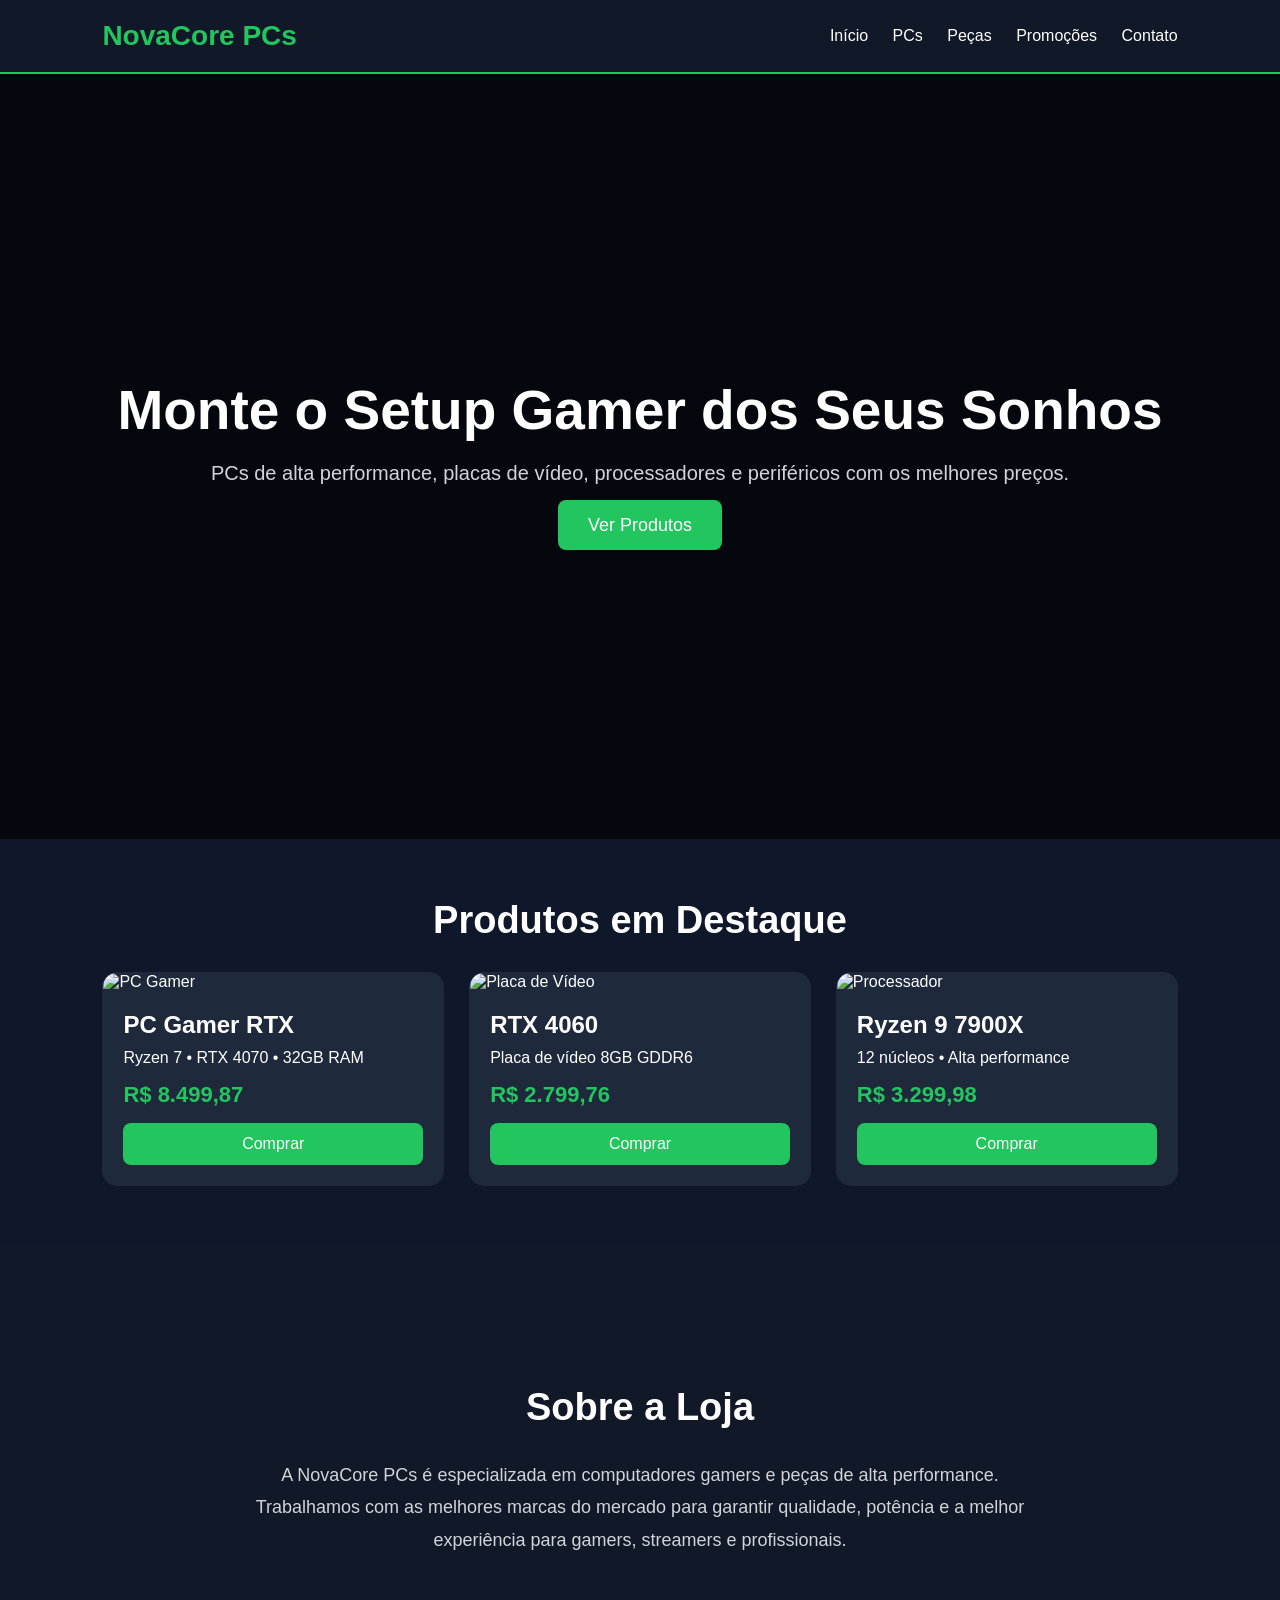
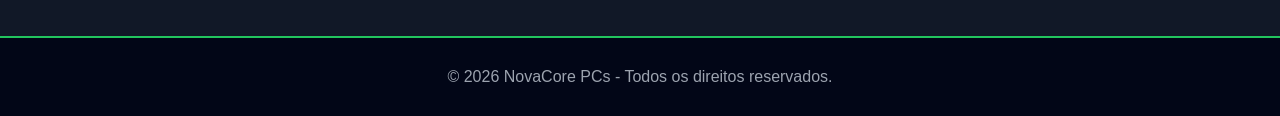
==== index.html @ d58b507a "Initial commit" ====
<!DOCTYPE html>
<html lang="pt-BR">
<head>
  <meta charset="UTF-8" />
  <meta name="viewport" content="width=device-width, initial-scale=1.0"/>
  <title>NovaCore PCs</title>

  <style>
    *{
      margin:0;
      padding:0;
      box-sizing:border-box;
      font-family:Arial, Helvetica, sans-serif;
    }

    body{
      background:#0f172a;
      color:white;
    }

    header{
      background:#111827;
      padding:20px 8%;
      display:flex;
      justify-content:space-between;
      align-items:center;
      border-bottom:2px solid #22c55e;
    }

    .logo{
      font-size:28px;
      font-weight:bold;
      color:#22c55e;
    }

    nav a{
      color:white;
      text-decoration:none;
      margin-left:20px;
      transition:0.3s;
    }

    nav a:hover{
      color:#22c55e;
    }

    .hero{
      height:85vh;
      display:flex;
      align-items:center;
      justify-content:center;
      text-align:center;
      padding:20px;
      background:linear-gradient(rgba(0,0,0,0.7), rgba(0,0,0,0.7)),
      url('https://images.unsplash.com/photo-1587202372775-e229f172b9d7?q=80&w=1600&auto=format&fit=crop') center/cover;
    }

    .hero-content h1{
      font-size:55px;
      margin-bottom:20px;
    }

    .hero-content p{
      font-size:20px;
      margin-bottom:30px;
      color:#d1d5db;
    }

    .btn{
      background:#22c55e;
      color:white;
      padding:15px 30px;
      border:none;
      border-radius:8px;
      font-size:18px;
      cursor:pointer;
      transition:0.3s;
      text-decoration:none;
    }

    .btn:hover{
      background:#16a34a;
      transform:scale(1.05);
    }

    .section-title{
      text-align:center;
      font-size:38px;
      margin:60px 0 30px;
    }

    .products{
      display:grid;
      grid-template-columns:repeat(auto-fit, minmax(250px,1fr));
      gap:25px;
      padding:0 8% 60px;
    }

    .card{
      background:#1e293b;
      border-radius:15px;
      overflow:hidden;
      transition:0.3s;
      border:1px solid transparent;
    }

    .card:hover{
      transform:translateY(-8px);
      border:1px solid #22c55e;
    }

    .card img{
      width:100%;
      height:220px;
      object-fit:cover;
    }

    .card-content{
      padding:20px;
    }

    .card-content h3{
      margin-bottom:10px;
      font-size:24px;
    }

    .price{
      color:#22c55e;
      font-size:22px;
      font-weight:bold;
      margin:15px 0;
    }

    .card-content button{
      width:100%;
      padding:12px;
      background:#22c55e;
      border:none;
      border-radius:8px;
      color:white;
      font-size:16px;
      cursor:pointer;
      transition:0.3s;
    }

    .card-content button:hover{
      background:#16a34a;
    }

    .about{
      padding:80px 8%;
      text-align:center;
      background:#111827;
    }

    .about p{
      max-width:800px;
      margin:auto;
      color:#d1d5db;
      line-height:1.8;
      font-size:18px;
    }

    footer{
      background:#020617;
      padding:30px;
      text-align:center;
      color:#9ca3af;
      border-top:2px solid #22c55e;
    }

    @media(max-width:768px){

      .hero-content h1{
        font-size:38px;
      }

      nav{
        display:none;
      }
    }
  </style>
</head>
<body>

  <header>
    <div class="logo">NovaCore PCs</div>

    <nav>
      <a href="#">Início</a>
      <a href="pcs.html">PCs</a>
      <a href="peças.html">Peças</a>
      <a href="#">Promoções</a>
      <a href="contato.html">Contato</a>
    </nav>
  </header>

  <section class="hero">
    <div class="hero-content">
      <h1>Monte o Setup Gamer dos Seus Sonhos</h1>
      <p>PCs de alta performance, placas de vídeo, processadores e periféricos com os melhores preços.</p>
      <a href="pcs.html" class="btn">Ver Produtos</a>
    </div>
  </section>

  <h2 class="section-title">Produtos em Destaque</h2>

  <section class="products">

    <div class="card">
      <img src="https://images.unsplash.com/photo-1593640408182-31c70c8268f5?q=80&w=1200&auto=format&fit=crop" alt="PC Gamer">
      <div class="card-content">
        <h3>PC Gamer RTX</h3>
        <p>Ryzen 7 • RTX 4070 • 32GB RAM</p>
        <div class="price">R$ 8.499,87</div>
        <button>Comprar</button>
      </div>
    </div>

    <div class="card">
      <img src="https://images.unsplash.com/photo-1587202372616-b43abea06c2a?q=80&w=1200&auto=format&fit=crop" alt="Placa de Vídeo">
      <div class="card-content">
        <h3>RTX 4060</h3>
        <p>Placa de vídeo 8GB GDDR6</p>
        <div class="price">R$ 2.799,76</div>
        <button>Comprar</button>
      </div>
    </div>

    <div class="card">
      <img src="https://images.unsplash.com/photo-1518770660439-4636190af475?q=80&w=1200&auto=format&fit=crop" alt="Processador">
      <div class="card-content">
        <h3>Ryzen 9 7900X</h3>
        <p>12 núcleos • Alta performance</p>
        <div class="price">R$ 3.299,98</div>
        <button>Comprar</button>
      </div>
    </div>

  </section>

  <section class="about">
    <h2 class="section-title">Sobre a Loja</h2>
    <p>
      A NovaCore PCs é especializada em computadores gamers e peças de alta performance.
      Trabalhamos com as melhores marcas do mercado para garantir qualidade, potência e
      a melhor experiência para gamers, streamers e profissionais.
    </p>
  </section>

  <footer>
    <p>© 2026 NovaCore PCs - Todos os direitos reservados.</p>
  </footer>

</body>
</html>
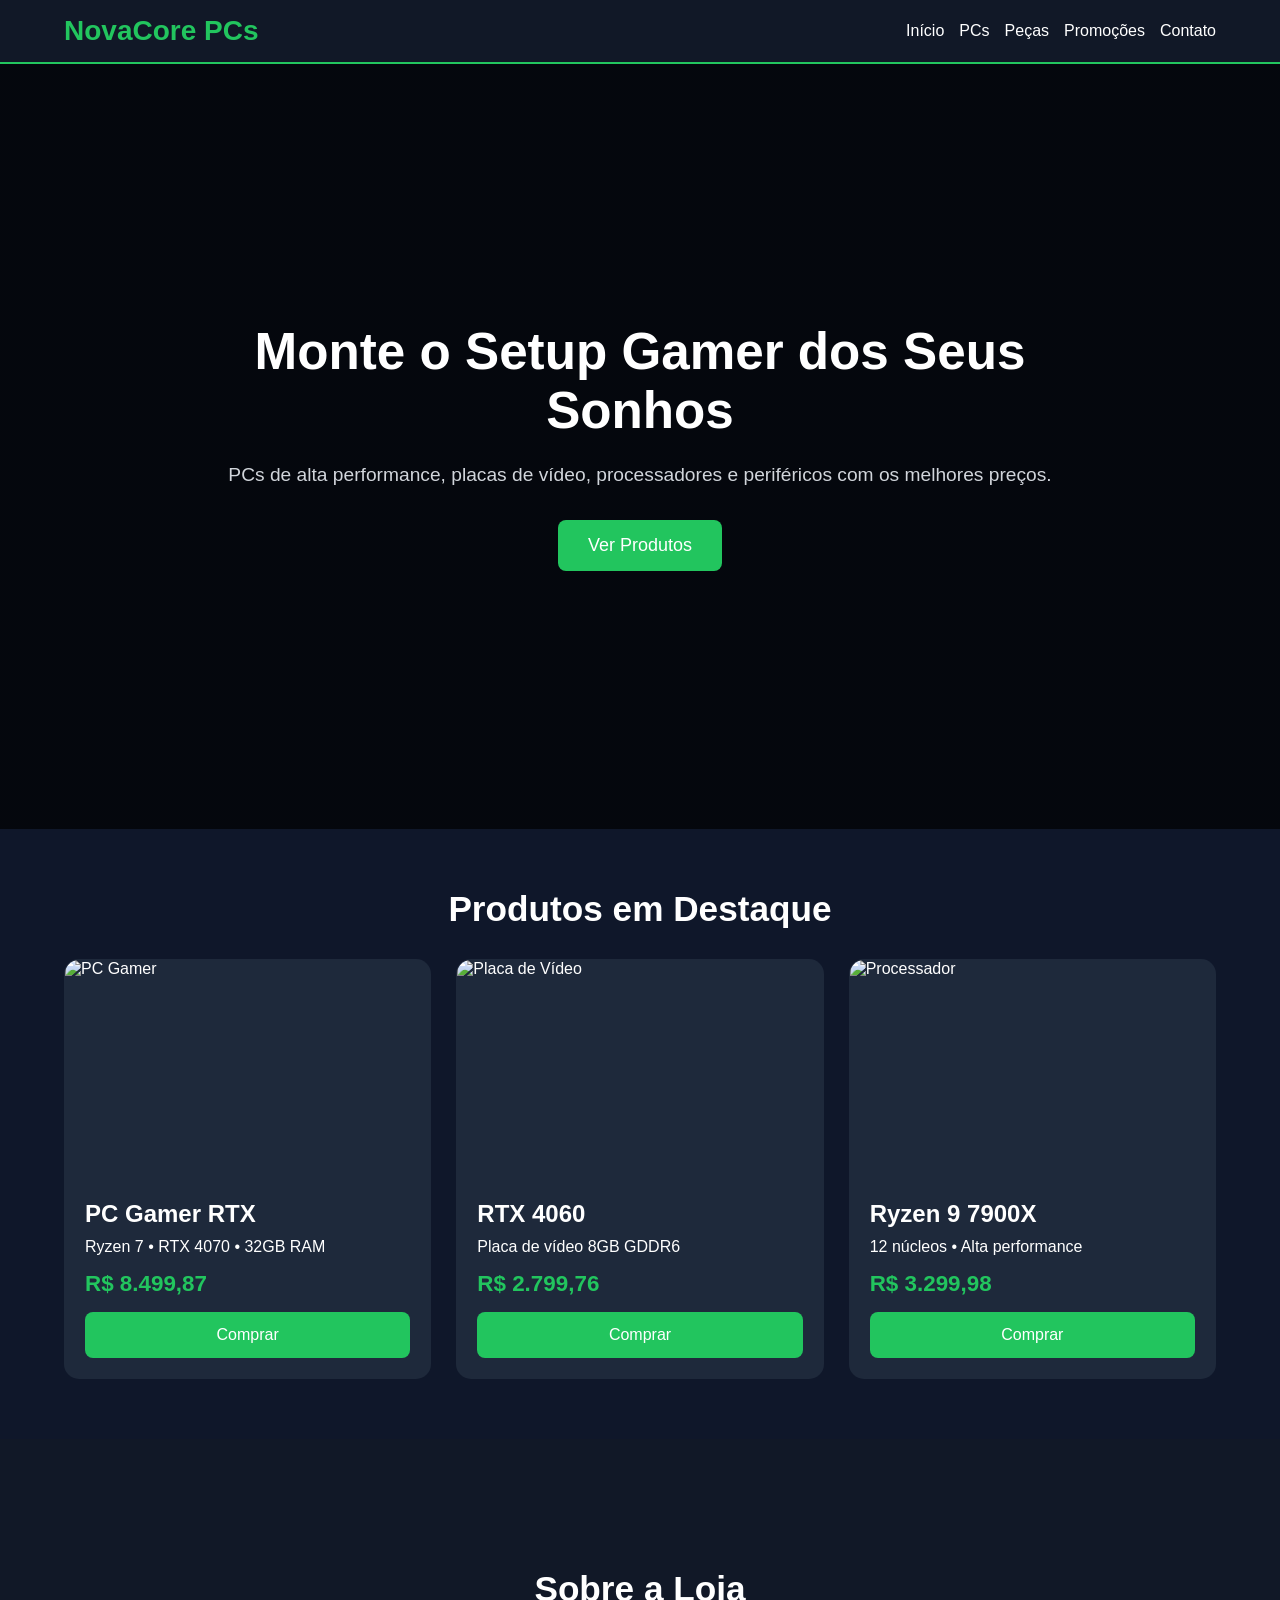
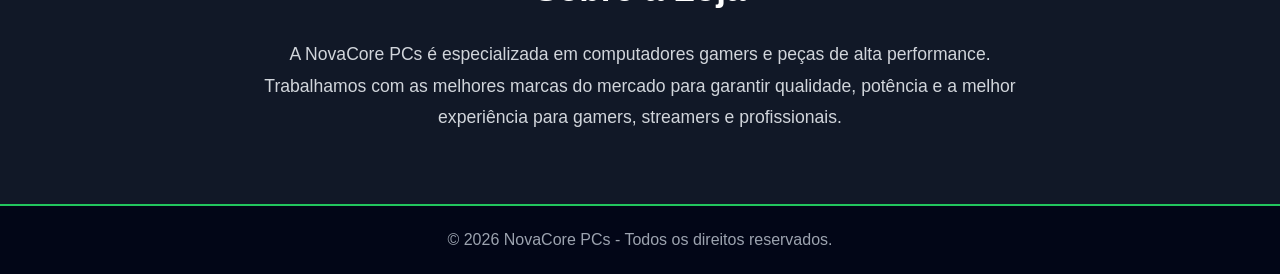
==== commit b650d9bd: "Responsividade adicionada" ====
--- a/index.html
+++ b/index.html
@@ -1,188 +1,12 @@
 <!DOCTYPE html>
-<html lang="pt-BR">
+<html lang="en">
 <head>
-  <meta charset="UTF-8" />
-  <meta name="viewport" content="width=device-width, initial-scale=1.0"/>
-  <title>NovaCore PCs</title>
-
-  <style>
-    *{
-      margin:0;
-      padding:0;
-      box-sizing:border-box;
-      font-family:Arial, Helvetica, sans-serif;
-    }
-
-    body{
-      background:#0f172a;
-      color:white;
-    }
-
-    header{
-      background:#111827;
-      padding:20px 8%;
-      display:flex;
-      justify-content:space-between;
-      align-items:center;
-      border-bottom:2px solid #22c55e;
-    }
-
-    .logo{
-      font-size:28px;
-      font-weight:bold;
-      color:#22c55e;
-    }
-
-    nav a{
-      color:white;
-      text-decoration:none;
-      margin-left:20px;
-      transition:0.3s;
-    }
-
-    nav a:hover{
-      color:#22c55e;
-    }
-
-    .hero{
-      height:85vh;
-      display:flex;
-      align-items:center;
-      justify-content:center;
-      text-align:center;
-      padding:20px;
-      background:linear-gradient(rgba(0,0,0,0.7), rgba(0,0,0,0.7)),
-      url('https://images.unsplash.com/photo-1587202372775-e229f172b9d7?q=80&w=1600&auto=format&fit=crop') center/cover;
-    }
-
-    .hero-content h1{
-      font-size:55px;
-      margin-bottom:20px;
-    }
-
-    .hero-content p{
-      font-size:20px;
-      margin-bottom:30px;
-      color:#d1d5db;
-    }
-
-    .btn{
-      background:#22c55e;
-      color:white;
-      padding:15px 30px;
-      border:none;
-      border-radius:8px;
-      font-size:18px;
-      cursor:pointer;
-      transition:0.3s;
-      text-decoration:none;
-    }
-
-    .btn:hover{
-      background:#16a34a;
-      transform:scale(1.05);
-    }
-
-    .section-title{
-      text-align:center;
-      font-size:38px;
-      margin:60px 0 30px;
-    }
-
-    .products{
-      display:grid;
-      grid-template-columns:repeat(auto-fit, minmax(250px,1fr));
-      gap:25px;
-      padding:0 8% 60px;
-    }
-
-    .card{
-      background:#1e293b;
-      border-radius:15px;
-      overflow:hidden;
-      transition:0.3s;
-      border:1px solid transparent;
-    }
-
-    .card:hover{
-      transform:translateY(-8px);
-      border:1px solid #22c55e;
-    }
-
-    .card img{
-      width:100%;
-      height:220px;
-      object-fit:cover;
-    }
-
-    .card-content{
-      padding:20px;
-    }
-
-    .card-content h3{
-      margin-bottom:10px;
-      font-size:24px;
-    }
-
-    .price{
-      color:#22c55e;
-      font-size:22px;
-      font-weight:bold;
-      margin:15px 0;
-    }
-
-    .card-content button{
-      width:100%;
-      padding:12px;
-      background:#22c55e;
-      border:none;
-      border-radius:8px;
-      color:white;
-      font-size:16px;
-      cursor:pointer;
-      transition:0.3s;
-    }
-
-    .card-content button:hover{
-      background:#16a34a;
-    }
-
-    .about{
-      padding:80px 8%;
-      text-align:center;
-      background:#111827;
-    }
-
-    .about p{
-      max-width:800px;
-      margin:auto;
-      color:#d1d5db;
-      line-height:1.8;
-      font-size:18px;
-    }
-
-    footer{
-      background:#020617;
-      padding:30px;
-      text-align:center;
-      color:#9ca3af;
-      border-top:2px solid #22c55e;
-    }
-
-    @media(max-width:768px){
-
-      .hero-content h1{
-        font-size:38px;
-      }
-
-      nav{
-        display:none;
-      }
-    }
-  </style>
+  <meta charset="UTF-8">
+  <meta name="viewport" content="width=device-width, initial-scale=1.0">
+  <link rel="stylesheet" href="estilos/style.css">
+  <title>NovaCore</title>
 </head>
 <body>
-
   <header>
     <div class="logo">NovaCore PCs</div>
 
--- a/estilos/style.css
+++ b/estilos/style.css
@@ -0,0 +1,366 @@
+*{
+    margin:0;
+    padding:0;
+    box-sizing:border-box;
+    font-family:Arial, Helvetica, sans-serif;
+}
+
+html{
+    font-size:16px;
+    -webkit-text-size-adjust:100%;
+}
+
+body{
+    background:#0f172a;
+    color:#fff;
+    overflow-x:hidden;
+}
+
+img{
+    max-width:100%;
+    display:block;
+}
+
+/* HEADER */
+
+header{
+    background:#111827;
+    padding:15px 5%;
+    display:flex;
+    justify-content:space-between;
+    align-items:center;
+    flex-wrap:wrap;
+    border-bottom:2px solid #22c55e;
+}
+
+.logo{
+    font-size:28px;
+    font-weight:bold;
+    color:#22c55e;
+}
+
+nav{
+    display:flex;
+    flex-wrap:wrap;
+    gap:15px;
+}
+
+nav a{
+    color:white;
+    text-decoration:none;
+    transition:.3s;
+}
+
+nav a:hover{
+    color:#22c55e;
+}
+
+/* HERO */
+
+.hero{
+    min-height:85vh;
+    display:flex;
+    justify-content:center;
+    align-items:center;
+    text-align:center;
+    padding:40px 20px;
+    background:
+    linear-gradient(rgba(0,0,0,.7),rgba(0,0,0,.7)),
+    url("https://images.unsplash.com/photo-1587202372775-e229f172b9d7?q=80&w=1600&auto=format&fit=crop")
+    center center/cover no-repeat;
+}
+
+.hero-content{
+    width:100%;
+    max-width:900px;
+}
+
+.hero-content h1{
+    font-size:3.2rem;
+    margin-bottom:20px;
+}
+
+.hero-content p{
+    font-size:1.2rem;
+    color:#d1d5db;
+    margin-bottom:30px;
+    line-height:1.6;
+}
+
+.btn{
+    display:inline-block;
+    padding:15px 30px;
+    background:#22c55e;
+    color:#fff;
+    text-decoration:none;
+    border:none;
+    border-radius:8px;
+    font-size:18px;
+    cursor:pointer;
+    transition:.3s;
+}
+
+.btn:hover{
+    background:#16a34a;
+    transform:scale(1.05);
+}
+
+.section-title{
+    text-align:center;
+    font-size:2.2rem;
+    margin:60px 0 30px;
+}
+
+/* PRODUTOS */
+
+.products{
+    display:grid;
+    grid-template-columns:repeat(auto-fit,minmax(250px,1fr));
+    gap:25px;
+    padding:0 5% 60px;
+}
+
+.card{
+    background:#1e293b;
+    border-radius:15px;
+    overflow:hidden;
+    transition:.3s;
+    border:1px solid transparent;
+}
+
+.card:hover{
+    transform:translateY(-5px);
+    border-color:#22c55e;
+}
+
+.card img{
+    width:100%;
+    height:220px;
+    object-fit:cover;
+}
+
+.card-content{
+    padding:20px;
+}
+
+.card-content h3{
+    font-size:1.5rem;
+    margin-bottom:10px;
+}
+
+.price{
+    color:#22c55e;
+    font-size:1.4rem;
+    font-weight:bold;
+    margin:15px 0;
+}
+
+.card-content button{
+    width:100%;
+    padding:14px;
+    background:#22c55e;
+    color:#fff;
+    border:none;
+    border-radius:8px;
+    font-size:1rem;
+    cursor:pointer;
+    transition:.3s;
+}
+
+.card-content button:hover{
+    background:#16a34a;
+}
+
+/* SOBRE */
+
+.about{
+    padding:70px 5%;
+    text-align:center;
+    background:#111827;
+}
+
+.about p{
+    max-width:800px;
+    margin:auto;
+    color:#d1d5db;
+    line-height:1.8;
+    font-size:1.1rem;
+}
+
+/* FOOTER */
+
+footer{
+    background:#020617;
+    padding:25px;
+    text-align:center;
+    color:#9ca3af;
+    border-top:2px solid #22c55e;
+}
+
+/* TABLETS */
+
+@media (max-width:768px){
+
+    header{
+        justify-content:center;
+        text-align:center;
+    }
+
+    .logo{
+        width:100%;
+        margin-bottom:15px;
+        font-size:24px;
+    }
+
+    nav{
+        width:100%;
+        justify-content:center;
+        gap:12px;
+    }
+
+    nav a{
+        margin:0;
+        font-size:15px;
+    }
+
+    .hero{
+        min-height:70vh;
+        padding:30px 20px;
+    }
+
+    .hero-content h1{
+        font-size:2.2rem;
+    }
+
+    .hero-content p{
+        font-size:1rem;
+    }
+
+    .section-title{
+        font-size:1.8rem;
+    }
+}
+
+/* CELULARES */
+
+@media (max-width:480px){
+
+    html{
+        font-size:15px;
+    }
+
+    header{
+        padding:15px;
+    }
+
+    .logo{
+        font-size:22px;
+    }
+
+    nav{
+        flex-direction:column;
+        align-items:center;
+        gap:12px;
+    }
+
+    nav a{
+        width:100%;
+        text-align:center;
+        padding:8px 0;
+    }
+
+    .hero{
+        min-height:60vh;
+        padding:30px 15px;
+    }
+
+    .hero-content h1{
+        font-size:1.8rem;
+    }
+
+    .hero-content p{
+        font-size:.95rem;
+    }
+
+    .btn{
+        display:block;
+        width:100%;
+        max-width:300px;
+        margin:auto;
+        padding:15px;
+    }
+
+    .products{
+        grid-template-columns:1fr;
+        gap:20px;
+        padding:0 15px 40px;
+    }
+
+    .card img{
+        height:180px;
+    }
+
+    .card-content{
+        padding:15px;
+    }
+
+    .card-content h3{
+        font-size:1.3rem;
+    }
+
+    .price{
+        font-size:1.25rem;
+    }
+
+    .section-title{
+        font-size:1.6rem;
+        margin:40px 0 20px;
+    }
+
+    .about{
+        padding:50px 15px;
+    }
+
+    .about p{
+        font-size:1rem;
+    }
+
+    footer{
+        padding:20px 15px;
+        font-size:.9rem;
+    }
+}
+
+/* CELULARES MUITO ANTIGOS */
+
+@media (max-width:320px){
+
+    html{
+        font-size:14px;
+    }
+
+    .logo{
+        font-size:20px;
+    }
+
+    .hero-content h1{
+        font-size:1.5rem;
+    }
+
+    .hero-content p{
+        font-size:.9rem;
+    }
+
+    nav a{
+        font-size:13px;
+    }
+
+    .price{
+        font-size:1.1rem;
+    }
+
+    .btn{
+        font-size:16px;
+        padding:12px;
+    }
+}
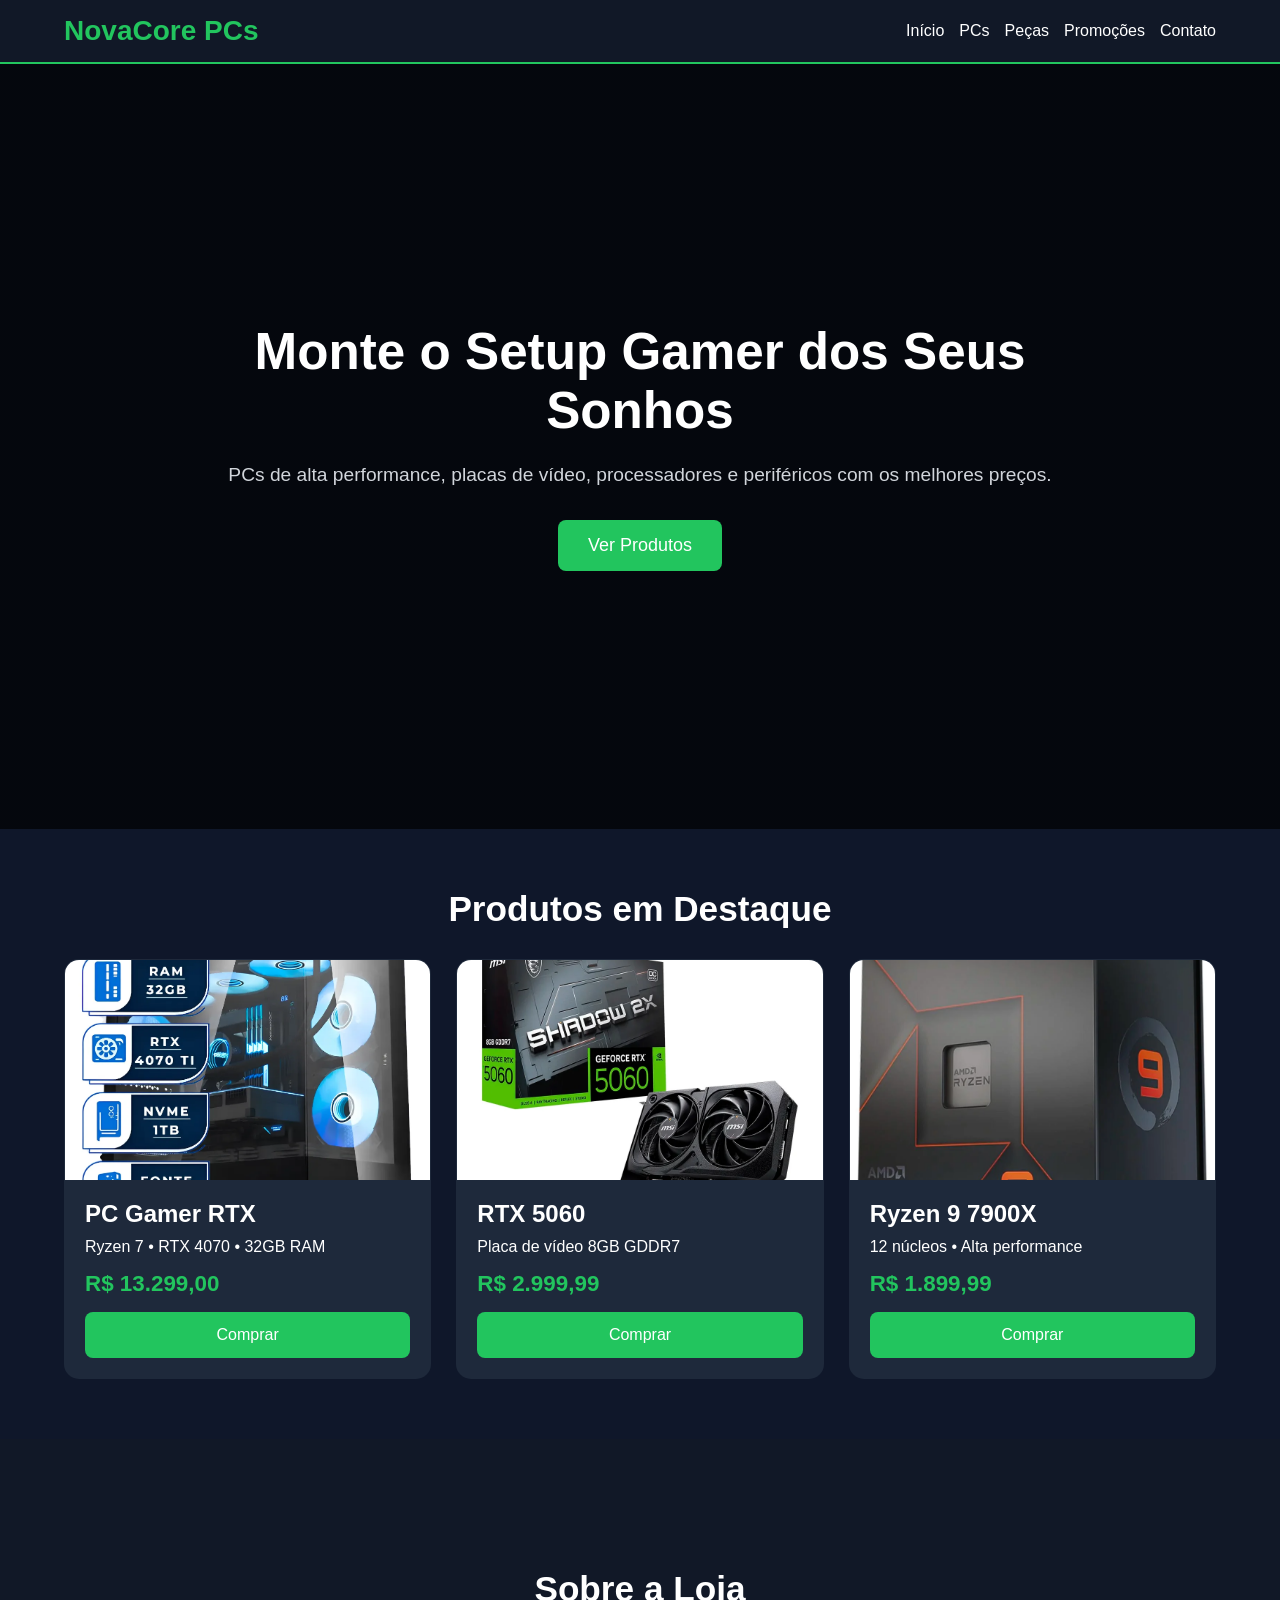
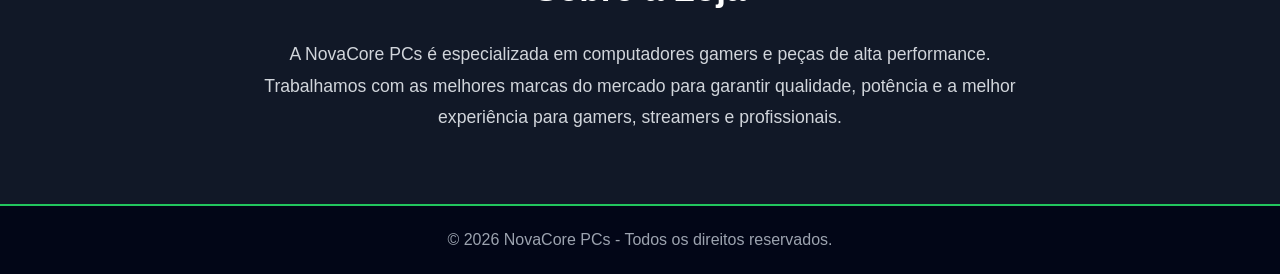
==== commit 8e93bcb0: "Imagens alteradas" ====
--- a/index.html
+++ b/index.html
@@ -32,31 +32,31 @@
   <section class="products">
 
     <div class="card">
-      <img src="https://images.unsplash.com/photo-1593640408182-31c70c8268f5?q=80&w=1200&auto=format&fit=crop" alt="PC Gamer">
+      <img src="imagens/Ryzen-7-RTX-4070-32GB-RAM.webp" alt="PC Gamer">
       <div class="card-content">
         <h3>PC Gamer RTX</h3>
         <p>Ryzen 7 • RTX 4070 • 32GB RAM</p>
-        <div class="price">R$ 8.499,87</div>
+        <div class="price">R$ 13.299,00</div>
         <button>Comprar</button>
       </div>
     </div>
 
     <div class="card">
-      <img src="https://images.unsplash.com/photo-1587202372616-b43abea06c2a?q=80&w=1200&auto=format&fit=crop" alt="Placa de Vídeo">
+      <img src="imagens/RTX-5060.webp" alt="Placa de Vídeo">
       <div class="card-content">
-        <h3>RTX 4060</h3>
-        <p>Placa de vídeo 8GB GDDR6</p>
-        <div class="price">R$ 2.799,76</div>
+        <h3>RTX 5060</h3>
+        <p>Placa de vídeo 8GB GDDR7</p>
+        <div class="price">R$ 2.999,99</div>
         <button>Comprar</button>
       </div>
     </div>
 
     <div class="card">
-      <img src="https://images.unsplash.com/photo-1518770660439-4636190af475?q=80&w=1200&auto=format&fit=crop" alt="Processador">
+      <img src="imagens/Ryzen-9-7900X.webp" alt="Processador">
       <div class="card-content">
         <h3>Ryzen 9 7900X</h3>
         <p>12 núcleos • Alta performance</p>
-        <div class="price">R$ 3.299,98</div>
+        <div class="price">R$ 1.899,99</div>
         <button>Comprar</button>
       </div>
     </div>
--- a/estilos/style.css
+++ b/estilos/style.css
@@ -89,15 +89,15 @@
 
 .btn{
     display:inline-block;
+    background:#22c55e;
+    color:white;
     padding:15px 30px;
-    background:#22c55e;
-    color:#fff;
-    text-decoration:none;
     border:none;
     border-radius:8px;
     font-size:18px;
     cursor:pointer;
     transition:.3s;
+    text-decoration:none;
 }
 
 .btn:hover{
@@ -144,8 +144,8 @@
 }
 
 .card-content h3{
+    margin-bottom:10px;
     font-size:1.5rem;
-    margin-bottom:10px;
 }
 
 .price{
@@ -159,9 +159,9 @@
     width:100%;
     padding:14px;
     background:#22c55e;
-    color:#fff;
     border:none;
     border-radius:8px;
+    color:white;
     font-size:1rem;
     cursor:pointer;
     transition:.3s;
@@ -197,7 +197,9 @@
     border-top:2px solid #22c55e;
 }
 
-/* TABLETS */
+/* ===========================
+   TABLETS
+=========================== */
 
 @media (max-width:768px){
 
@@ -213,19 +215,23 @@
     }
 
     nav{
+        display:flex;
+        justify-content:center;
+        align-items:center;
+        flex-wrap:wrap;
+        gap:12px;
         width:100%;
-        justify-content:center;
-        gap:12px;
     }
 
     nav a{
         margin:0;
         font-size:15px;
+        white-space:nowrap;
     }
 
     .hero{
         min-height:70vh;
-        padding:30px 20px;
+        padding:35px 20px;
     }
 
     .hero-content h1{
@@ -239,9 +245,12 @@
     .section-title{
         font-size:1.8rem;
     }
-}
-
-/* CELULARES */
+
+}
+
+/* ===========================
+   CELULARES
+=========================== */
 
 @media (max-width:480px){
 
@@ -251,22 +260,31 @@
 
     header{
         padding:15px;
+        justify-content:center;
+        text-align:center;
     }
 
     .logo{
+        width:100%;
         font-size:22px;
-    }
-
+        margin-bottom:12px;
+    }
+
+    /* Menu continua horizontal */
     nav{
-        flex-direction:column;
+        display:flex;
+        justify-content:center;
         align-items:center;
-        gap:12px;
+        flex-wrap:wrap;
+        gap:8px;
+        width:100%;
     }
 
     nav a{
-        width:100%;
-        text-align:center;
-        padding:8px 0;
+        margin:0;
+        padding:8px 10px;
+        font-size:14px;
+        white-space:nowrap;
     }
 
     .hero{
@@ -280,14 +298,12 @@
 
     .hero-content p{
         font-size:.95rem;
+        line-height:1.5;
     }
 
     .btn{
-        display:block;
-        width:100%;
-        max-width:300px;
-        margin:auto;
-        padding:15px;
+        font-size:16px;
+        padding:14px 22px;
     }
 
     .products{
@@ -329,9 +345,12 @@
         padding:20px 15px;
         font-size:.9rem;
     }
-}
-
-/* CELULARES MUITO ANTIGOS */
+
+}
+
+/* ===========================
+   CELULARES MUITO PEQUENOS
+=========================== */
 
 @media (max-width:320px){
 
@@ -343,6 +362,15 @@
         font-size:20px;
     }
 
+    nav{
+        gap:5px;
+    }
+
+    nav a{
+        font-size:12px;
+        padding:6px 8px;
+    }
+
     .hero-content h1{
         font-size:1.5rem;
     }
@@ -351,16 +379,13 @@
         font-size:.9rem;
     }
 
-    nav a{
-        font-size:13px;
-    }
-
     .price{
         font-size:1.1rem;
     }
 
     .btn{
-        font-size:16px;
-        padding:12px;
-    }
+        font-size:15px;
+        padding:12px 18px;
+    }
+
 }
